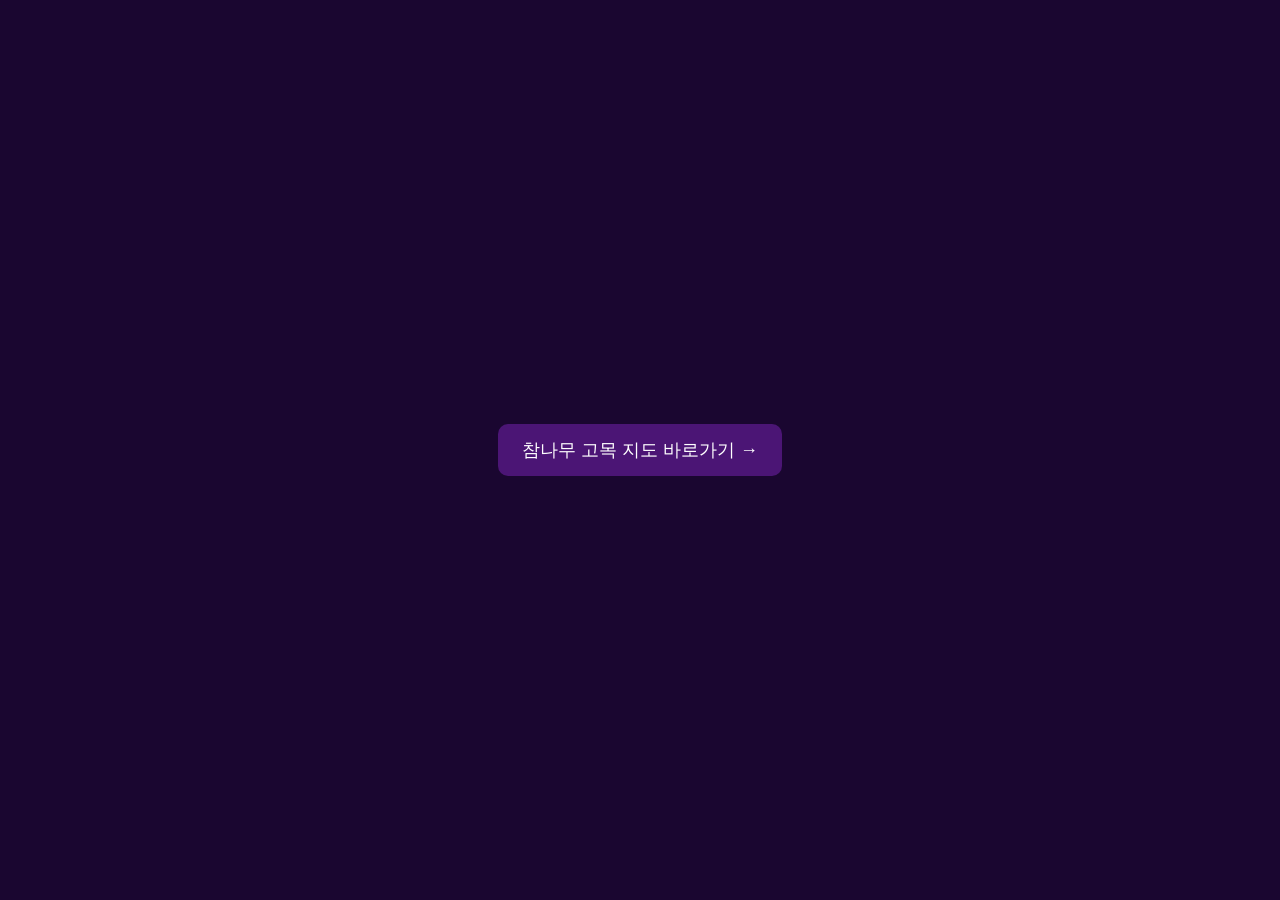
==== index.html @ c444227f "Create index.html" ====
<!DOCTYPE html>
<html lang="ko">
<head>
<meta charset="utf-8">
<meta name="viewport" content="width=device-width, initial-scale=1">
<title>참나무 고목 지도</title>
<script async src="https://pagead2.googlesyndication.com/pagead/js/adsbygoogle.js?client=ca-pub-2778145837074898"
     crossorigin="anonymous"></script>
<style>
  body {
    margin:0; height:100vh; display:flex; align-items:center; justify-content:center;
    background:#1a0630; font-family:'Malgun Gothic', sans-serif; color:#fff; text-align:center;
  }
  a {
    color:#fff; background:#4b1575; padding:14px 24px; border-radius:10px;
    text-decoration:none; font-size:18px; display:inline-block;
  }
</style>
</head>
<body>
  <a href="https://assister15.github.io/chamnamu-gomok/">참나무 고목 지도 바로가기 →</a>
</body>
</html>
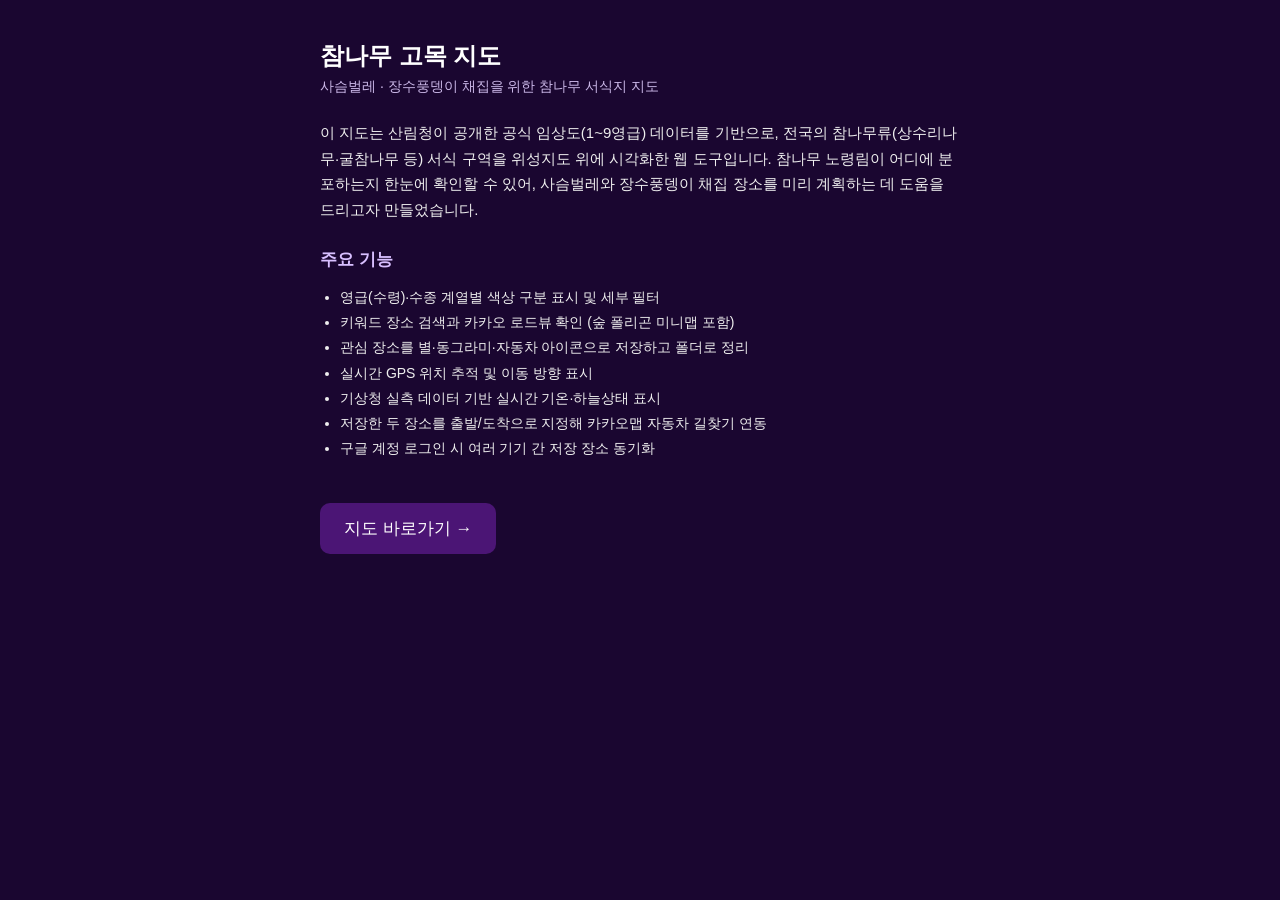
==== commit 3576e14f: "Update index.html" ====
--- a/index.html
+++ b/index.html
@@ -3,21 +3,53 @@
 <head>
 <meta charset="utf-8">
 <meta name="viewport" content="width=device-width, initial-scale=1">
-<title>참나무 고목 지도</title>
+<title>참나무 고목 지도 — 사슴벌레·장수풍뎅이 채집 지도</title>
+<meta name="description" content="산림청 공식 임상도(1~9영급) 데이터를 기반으로 전국의 참나무류 서식 구역을 시각화한, 사슴벌레·장수풍뎅이 채집을 위한 무료 웹 지도입니다.">
 <script async src="https://pagead2.googlesyndication.com/pagead/js/adsbygoogle.js?client=ca-pub-2778145837074898"
      crossorigin="anonymous"></script>
 <style>
   body {
-    margin:0; height:100vh; display:flex; align-items:center; justify-content:center;
-    background:#1a0630; font-family:'Malgun Gothic', sans-serif; color:#fff; text-align:center;
+    margin:0; padding:24px; min-height:100vh; box-sizing:border-box;
+    background:#1a0630; font-family:'Malgun Gothic', sans-serif; color:#eee;
+    display:flex; flex-direction:column; align-items:center;
   }
-  a {
-    color:#fff; background:#4b1575; padding:14px 24px; border-radius:10px;
-    text-decoration:none; font-size:18px; display:inline-block;
+  .wrap { max-width:640px; width:100%; }
+  h1 { color:#fff; font-size:24px; margin-bottom:6px; }
+  .sub { color:#cbb8e8; font-size:14px; margin-bottom:24px; }
+  p { line-height:1.7; font-size:15px; }
+  h2 { color:#d8bfff; font-size:17px; margin:26px 0 10px; }
+  ul { padding-left:20px; line-height:1.8; font-size:14px; }
+  a.cta {
+    display:inline-block; margin-top:28px; color:#fff; background:#4b1575;
+    padding:14px 24px; border-radius:10px; text-decoration:none; font-size:17px;
   }
 </style>
 </head>
 <body>
-  <a href="https://assister15.github.io/chamnamu-gomok/">참나무 고목 지도 바로가기 →</a>
+  <div class="wrap">
+    <h1>참나무 고목 지도</h1>
+    <div class="sub">사슴벌레 · 장수풍뎅이 채집을 위한 참나무 서식지 지도</div>
+
+    <p>
+      이 지도는 산림청이 공개한 공식 임상도(1~9영급) 데이터를 기반으로,
+      전국의 참나무류(상수리나무·굴참나무 등) 서식 구역을 위성지도 위에
+      시각화한 웹 도구입니다. 참나무 노령림이 어디에 분포하는지 한눈에
+      확인할 수 있어, 사슴벌레와 장수풍뎅이 채집 장소를 미리 계획하는 데
+      도움을 드리고자 만들었습니다.
+    </p>
+
+    <h2>주요 기능</h2>
+    <ul>
+      <li>영급(수령)·수종 계열별 색상 구분 표시 및 세부 필터</li>
+      <li>키워드 장소 검색과 카카오 로드뷰 확인 (숲 폴리곤 미니맵 포함)</li>
+      <li>관심 장소를 별·동그라미·자동차 아이콘으로 저장하고 폴더로 정리</li>
+      <li>실시간 GPS 위치 추적 및 이동 방향 표시</li>
+      <li>기상청 실측 데이터 기반 실시간 기온·하늘상태 표시</li>
+      <li>저장한 두 장소를 출발/도착으로 지정해 카카오맵 자동차 길찾기 연동</li>
+      <li>구글 계정 로그인 시 여러 기기 간 저장 장소 동기화</li>
+    </ul>
+
+    <a class="cta" href="https://assister15.github.io/chamnamu-gomok/">지도 바로가기 →</a>
+  </div>
 </body>
 </html>
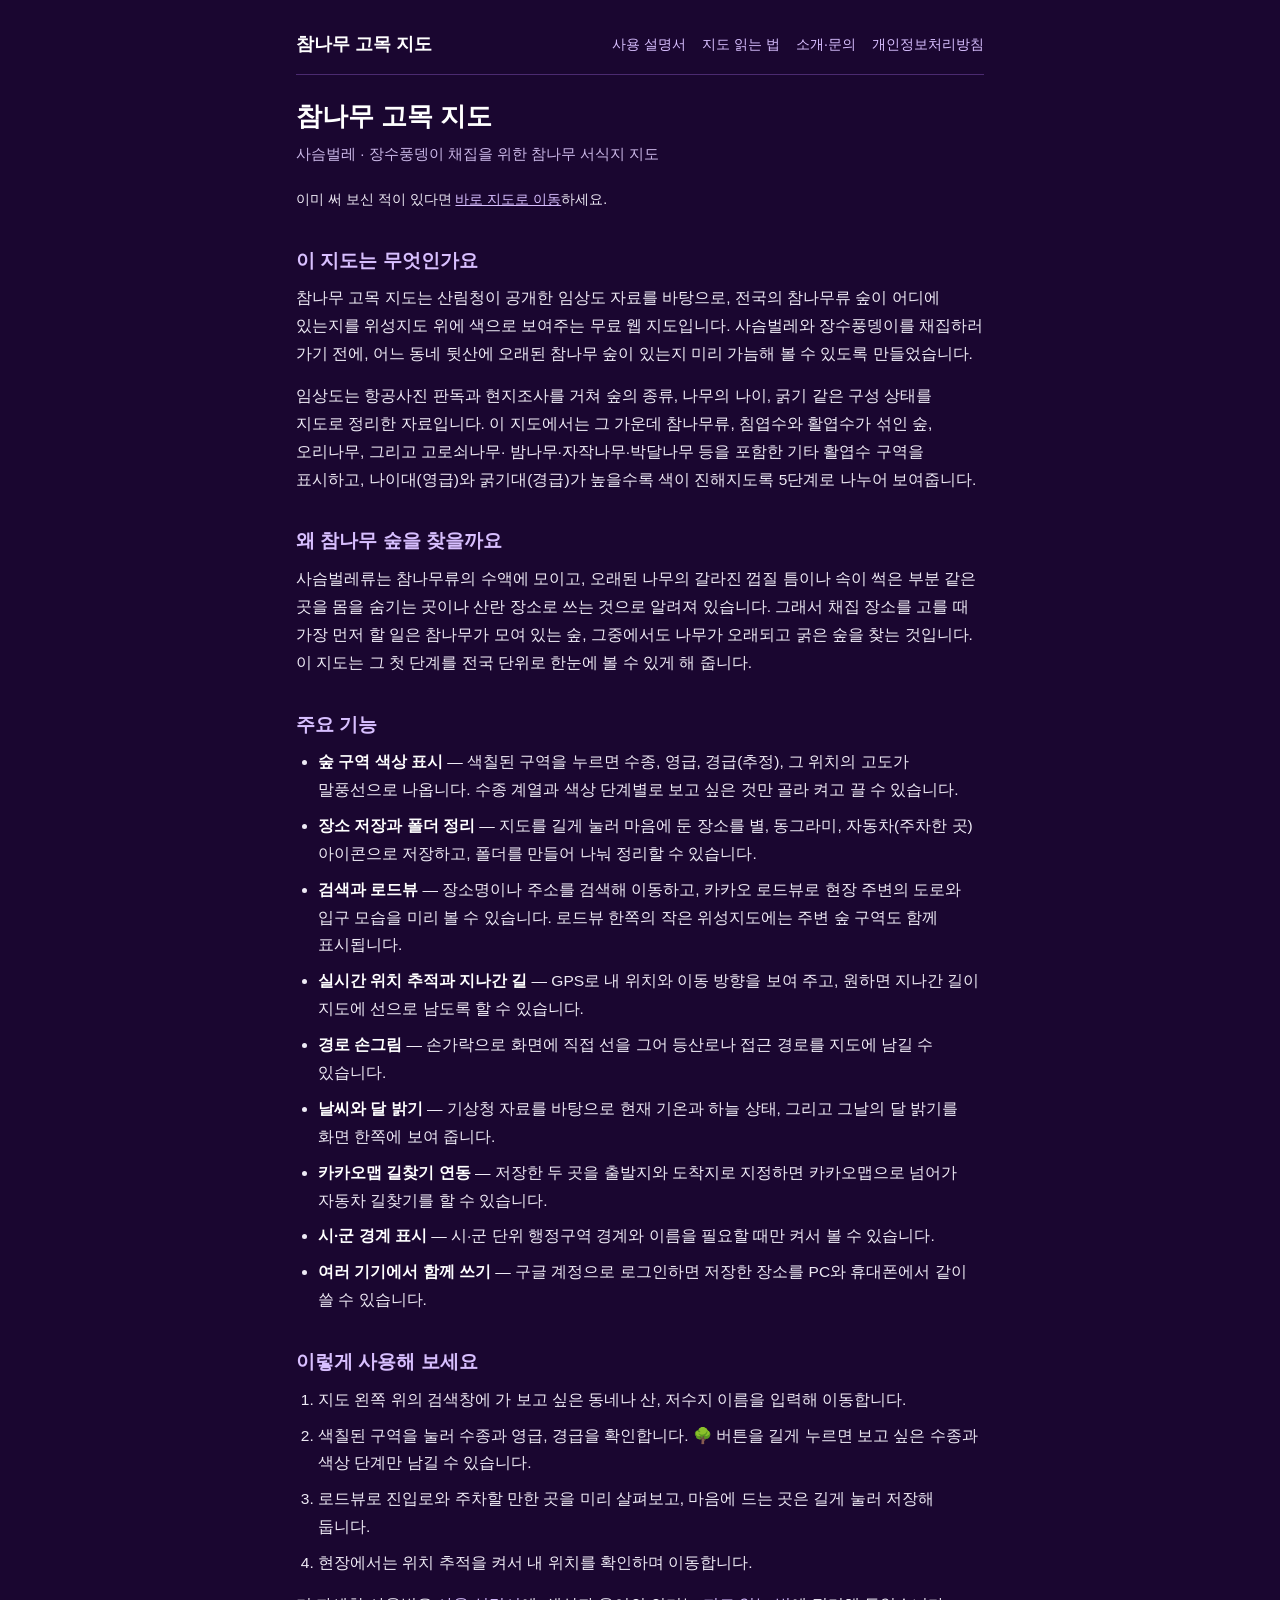
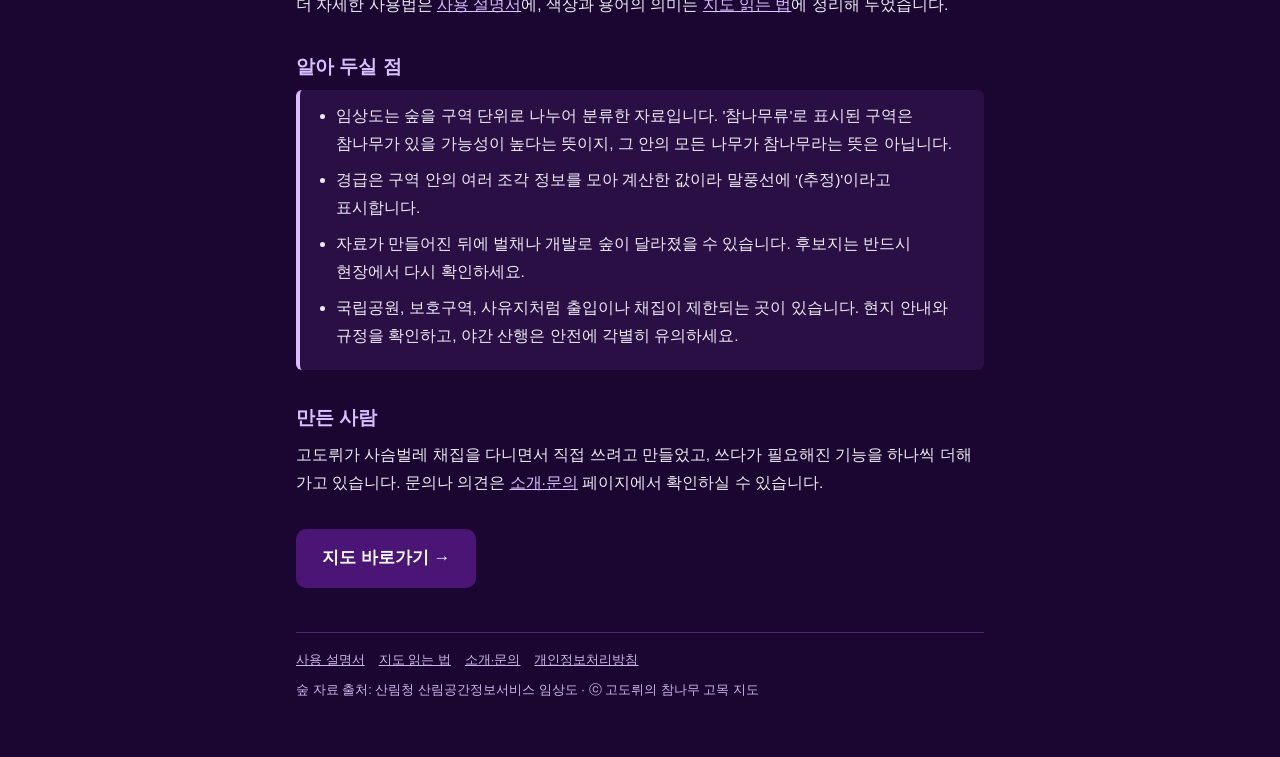
==== commit 844543e7: "메인 페이지 보강 및 설명서·개인정보처리방침 추가" ====
--- a/index.html
+++ b/index.html
@@ -4,52 +4,99 @@
 <meta charset="utf-8">
 <meta name="viewport" content="width=device-width, initial-scale=1">
 <title>참나무 고목 지도 — 사슴벌레·장수풍뎅이 채집 지도</title>
-<meta name="description" content="산림청 공식 임상도(1~9영급) 데이터를 기반으로 전국의 참나무류 서식 구역을 시각화한, 사슴벌레·장수풍뎅이 채집을 위한 무료 웹 지도입니다.">
+<meta name="description" content="산림청 임상도 자료를 바탕으로 전국의 참나무류 숲을 나이대와 굵기대별 색으로 보여주는, 사슴벌레·장수풍뎅이 채집 계획용 무료 웹 지도입니다.">
+<link rel="stylesheet" href="style.css">
 <script async src="https://pagead2.googlesyndication.com/pagead/js/adsbygoogle.js?client=ca-pub-2778145837074898"
      crossorigin="anonymous"></script>
-<style>
-  body {
-    margin:0; padding:24px; min-height:100vh; box-sizing:border-box;
-    background:#1a0630; font-family:'Malgun Gothic', sans-serif; color:#eee;
-    display:flex; flex-direction:column; align-items:center;
-  }
-  .wrap { max-width:640px; width:100%; }
-  h1 { color:#fff; font-size:24px; margin-bottom:6px; }
-  .sub { color:#cbb8e8; font-size:14px; margin-bottom:24px; }
-  p { line-height:1.7; font-size:15px; }
-  h2 { color:#d8bfff; font-size:17px; margin:26px 0 10px; }
-  ul { padding-left:20px; line-height:1.8; font-size:14px; }
-  a.cta {
-    display:inline-block; margin-top:28px; color:#fff; background:#4b1575;
-    padding:14px 24px; border-radius:10px; text-decoration:none; font-size:17px;
-  }
-</style>
 </head>
 <body>
-  <div class="wrap">
-    <h1>참나무 고목 지도</h1>
-    <div class="sub">사슴벌레 · 장수풍뎅이 채집을 위한 참나무 서식지 지도</div>
+<div class="wrap">
 
-    <p>
-      이 지도는 산림청이 공개한 공식 임상도(1~9영급) 데이터를 기반으로,
-      전국의 참나무류(상수리나무·굴참나무 등) 서식 구역을 위성지도 위에
-      시각화한 웹 도구입니다. 참나무 노령림이 어디에 분포하는지 한눈에
-      확인할 수 있어, 사슴벌레와 장수풍뎅이 채집 장소를 미리 계획하는 데
-      도움을 드리고자 만들었습니다.
-    </p>
+  <header class="site">
+    <a class="brand" href="./">참나무 고목 지도</a>
+    <nav>
+      <a href="manual.html">사용 설명서</a>
+      <a href="guide.html">지도 읽는 법</a>
+      <a href="about.html">소개·문의</a>
+      <a href="privacy.html">개인정보처리방침</a>
+    </nav>
+  </header>
 
-    <h2>주요 기능</h2>
+  <h1>참나무 고목 지도</h1>
+  <div class="sub">사슴벌레 · 장수풍뎅이 채집을 위한 참나무 서식지 지도</div>
+  <p class="quick">이미 써 보신 적이 있다면 <a href="https://assister15.github.io/chamnamu-gomok/">바로 지도로 이동</a>하세요.</p>
+
+  <h2>이 지도는 무엇인가요</h2>
+  <p>
+    참나무 고목 지도는 산림청이 공개한 임상도 자료를 바탕으로, 전국의 참나무류 숲이 어디에 있는지를
+    위성지도 위에 색으로 보여주는 무료 웹 지도입니다. 사슴벌레와 장수풍뎅이를 채집하러 가기 전에,
+    어느 동네 뒷산에 오래된 참나무 숲이 있는지 미리 가늠해 볼 수 있도록 만들었습니다.
+  </p>
+  <p>
+    임상도는 항공사진 판독과 현지조사를 거쳐 숲의 종류, 나무의 나이, 굵기 같은 구성 상태를 지도로 정리한
+    자료입니다. 이 지도에서는 그 가운데 참나무류, 침엽수와 활엽수가 섞인 숲, 오리나무, 그리고 고로쇠나무·
+    밤나무·자작나무·박달나무 등을 포함한 기타 활엽수 구역을 표시하고, 나이대(영급)와 굵기대(경급)가 높을수록
+    색이 진해지도록 5단계로 나누어 보여줍니다.
+  </p>
+
+  <h2>왜 참나무 숲을 찾을까요</h2>
+  <p>
+    사슴벌레류는 참나무류의 수액에 모이고, 오래된 나무의 갈라진 껍질 틈이나 속이 썩은 부분 같은 곳을 몸을
+    숨기는 곳이나 산란 장소로 쓰는 것으로 알려져 있습니다. 그래서 채집 장소를 고를 때 가장 먼저 할 일은
+    참나무가 모여 있는 숲, 그중에서도 나무가 오래되고 굵은 숲을 찾는 것입니다. 이 지도는 그 첫 단계를 전국
+    단위로 한눈에 볼 수 있게 해 줍니다.
+  </p>
+
+  <h2>주요 기능</h2>
+  <ul>
+    <li><b>숲 구역 색상 표시</b> — 색칠된 구역을 누르면 수종, 영급, 경급(추정), 그 위치의 고도가 말풍선으로 나옵니다. 수종 계열과 색상 단계별로 보고 싶은 것만 골라 켜고 끌 수 있습니다.</li>
+    <li><b>장소 저장과 폴더 정리</b> — 지도를 길게 눌러 마음에 둔 장소를 별, 동그라미, 자동차(주차한 곳) 아이콘으로 저장하고, 폴더를 만들어 나눠 정리할 수 있습니다.</li>
+    <li><b>검색과 로드뷰</b> — 장소명이나 주소를 검색해 이동하고, 카카오 로드뷰로 현장 주변의 도로와 입구 모습을 미리 볼 수 있습니다. 로드뷰 한쪽의 작은 위성지도에는 주변 숲 구역도 함께 표시됩니다.</li>
+    <li><b>실시간 위치 추적과 지나간 길</b> — GPS로 내 위치와 이동 방향을 보여 주고, 원하면 지나간 길이 지도에 선으로 남도록 할 수 있습니다.</li>
+    <li><b>경로 손그림</b> — 손가락으로 화면에 직접 선을 그어 등산로나 접근 경로를 지도에 남길 수 있습니다.</li>
+    <li><b>날씨와 달 밝기</b> — 기상청 자료를 바탕으로 현재 기온과 하늘 상태, 그리고 그날의 달 밝기를 화면 한쪽에 보여 줍니다.</li>
+    <li><b>카카오맵 길찾기 연동</b> — 저장한 두 곳을 출발지와 도착지로 지정하면 카카오맵으로 넘어가 자동차 길찾기를 할 수 있습니다.</li>
+    <li><b>시·군 경계 표시</b> — 시·군 단위 행정구역 경계와 이름을 필요할 때만 켜서 볼 수 있습니다.</li>
+    <li><b>여러 기기에서 함께 쓰기</b> — 구글 계정으로 로그인하면 저장한 장소를 PC와 휴대폰에서 같이 쓸 수 있습니다.</li>
+  </ul>
+
+  <h2>이렇게 사용해 보세요</h2>
+  <ol>
+    <li>지도 왼쪽 위의 검색창에 가 보고 싶은 동네나 산, 저수지 이름을 입력해 이동합니다.</li>
+    <li>색칠된 구역을 눌러 수종과 영급, 경급을 확인합니다. 🌳 버튼을 길게 누르면 보고 싶은 수종과 색상 단계만 남길 수 있습니다.</li>
+    <li>로드뷰로 진입로와 주차할 만한 곳을 미리 살펴보고, 마음에 드는 곳은 길게 눌러 저장해 둡니다.</li>
+    <li>현장에서는 위치 추적을 켜서 내 위치를 확인하며 이동합니다.</li>
+  </ol>
+  <p>더 자세한 사용법은 <a href="manual.html">사용 설명서</a>에, 색상과 용어의 의미는 <a href="guide.html">지도 읽는 법</a>에 정리해 두었습니다.</p>
+
+  <h2>알아 두실 점</h2>
+  <div class="note">
     <ul>
-      <li>영급(수령)·수종 계열별 색상 구분 표시 및 세부 필터</li>
-      <li>키워드 장소 검색과 카카오 로드뷰 확인 (숲 폴리곤 미니맵 포함)</li>
-      <li>관심 장소를 별·동그라미·자동차 아이콘으로 저장하고 폴더로 정리</li>
-      <li>실시간 GPS 위치 추적 및 이동 방향 표시</li>
-      <li>기상청 실측 데이터 기반 실시간 기온·하늘상태 표시</li>
-      <li>저장한 두 장소를 출발/도착으로 지정해 카카오맵 자동차 길찾기 연동</li>
-      <li>구글 계정 로그인 시 여러 기기 간 저장 장소 동기화</li>
+      <li>임상도는 숲을 구역 단위로 나누어 분류한 자료입니다. '참나무류'로 표시된 구역은 참나무가 있을 가능성이 높다는 뜻이지, 그 안의 모든 나무가 참나무라는 뜻은 아닙니다.</li>
+      <li>경급은 구역 안의 여러 조각 정보를 모아 계산한 값이라 말풍선에 '(추정)'이라고 표시합니다.</li>
+      <li>자료가 만들어진 뒤에 벌채나 개발로 숲이 달라졌을 수 있습니다. 후보지는 반드시 현장에서 다시 확인하세요.</li>
+      <li>국립공원, 보호구역, 사유지처럼 출입이나 채집이 제한되는 곳이 있습니다. 현지 안내와 규정을 확인하고, 야간 산행은 안전에 각별히 유의하세요.</li>
     </ul>
+  </div>
 
-    <a class="cta" href="https://assister15.github.io/chamnamu-gomok/">지도 바로가기 →</a>
-  </div>
+  <h2>만든 사람</h2>
+  <p>
+    고도뤼가 사슴벌레 채집을 다니면서 직접 쓰려고 만들었고, 쓰다가 필요해진 기능을 하나씩 더해 가고 있습니다.
+    문의나 의견은 <a href="about.html">소개·문의</a> 페이지에서 확인하실 수 있습니다.
+  </p>
+
+  <p><a class="cta" href="https://assister15.github.io/chamnamu-gomok/">지도 바로가기 →</a></p>
+
+  <footer class="site">
+    <div class="links">
+      <a href="manual.html">사용 설명서</a>
+      <a href="guide.html">지도 읽는 법</a>
+      <a href="about.html">소개·문의</a>
+      <a href="privacy.html">개인정보처리방침</a>
+    </div>
+    <div>숲 자료 출처: 산림청 산림공간정보서비스 임상도 · ⓒ 고도뤼의 참나무 고목 지도</div>
+  </footer>
+
+</div>
 </body>
 </html>
--- a/style.css
+++ b/style.css
@@ -0,0 +1,68 @@
+:root {
+  --bg: #1a0630;
+  --panel: #2a0f45;
+  --text: #eeeaf5;
+  --muted: #cbb8e8;
+  --accent: #d8bfff;
+  --btn: #4b1575;
+  --line: #4b2a70;
+}
+* { box-sizing: border-box; }
+html { -webkit-text-size-adjust: 100%; }
+body {
+  margin: 0;
+  background: var(--bg);
+  color: var(--text);
+  font-family: 'Malgun Gothic', 'Apple SD Gothic Neo', 'Noto Sans KR', sans-serif;
+  font-size: 16px;
+  line-height: 1.8;
+  word-break: keep-all;
+  overflow-wrap: break-word;
+}
+.wrap { max-width: 720px; margin: 0 auto; padding: 16px 16px 56px; }
+
+header.site {
+  display: flex; flex-wrap: wrap; align-items: center; justify-content: space-between;
+  gap: 6px 18px; padding: 12px 0 14px; margin-bottom: 24px;
+  border-bottom: 1px solid var(--line);
+}
+header.site .brand { color: #fff; font-weight: bold; font-size: 18px; text-decoration: none; }
+header.site nav { display: flex; flex-wrap: wrap; gap: 4px 16px; }
+header.site nav a { color: var(--accent); text-decoration: none; font-size: 14px; white-space: nowrap; }
+header.site nav a:hover { text-decoration: underline; }
+
+h1 { color: #fff; font-size: 26px; line-height: 1.35; margin: 0 0 6px; }
+.sub { color: var(--muted); font-size: 15px; margin-bottom: 20px; }
+h2 { color: var(--accent); font-size: 19px; line-height: 1.45; margin: 34px 0 10px; }
+h3 { color: #fff; font-size: 16px; margin: 20px 0 4px; }
+p { margin: 0 0 14px; font-size: 15.5px; }
+ul, ol { margin: 0 0 14px; padding-left: 22px; font-size: 15.5px; }
+li { margin-bottom: 8px; }
+a { color: var(--accent); }
+b, strong { color: #fff; }
+
+.quick { font-size: 14px; margin: 0 0 22px; }
+.note {
+  background: var(--panel); border-left: 4px solid var(--accent);
+  padding: 12px 14px; border-radius: 6px; margin: 0 0 16px; font-size: 15px;
+}
+.note p:last-child, .note ul:last-child { margin-bottom: 0; }
+
+table { border-collapse: collapse; width: 100%; margin: 0 0 16px; font-size: 14.5px; }
+th, td { border: 1px solid var(--line); padding: 8px 10px; text-align: left; vertical-align: top; }
+th { background: var(--panel); color: var(--accent); }
+
+.swatch { display: inline-block; width: 14px; height: 14px; border-radius: 3px; vertical-align: -2px; margin-right: 6px; border: 1px solid rgba(255,255,255,0.35); }
+
+a.cta {
+  display: inline-block; margin-top: 18px; padding: 14px 26px; border-radius: 10px;
+  background: var(--btn); color: #fff; text-decoration: none; font-size: 17px; font-weight: bold;
+}
+a.cta:hover { background: #5e1b8f; }
+
+footer.site {
+  margin-top: 44px; padding-top: 16px; border-top: 1px solid var(--line);
+  color: var(--muted); font-size: 13px; line-height: 1.7;
+}
+footer.site a { color: var(--muted); }
+footer.site .links { display: flex; flex-wrap: wrap; gap: 4px 14px; margin-bottom: 8px; }
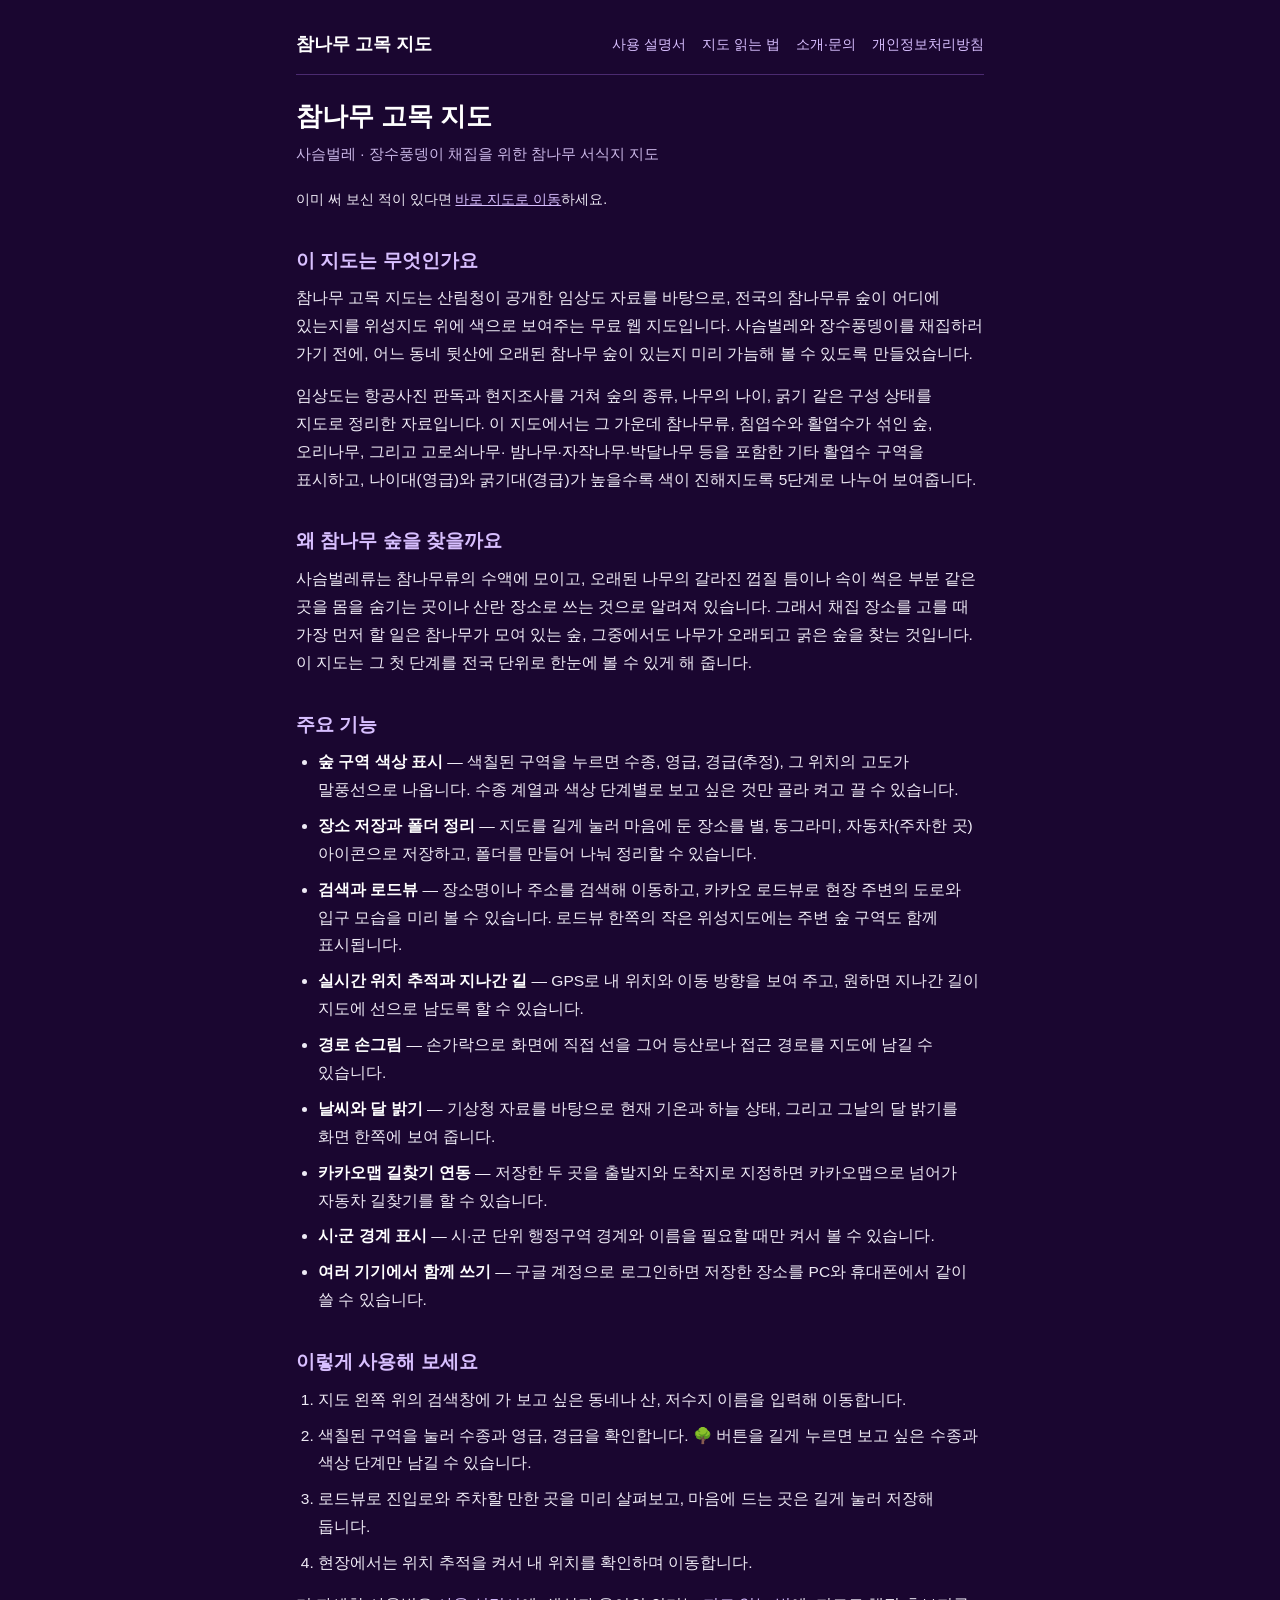
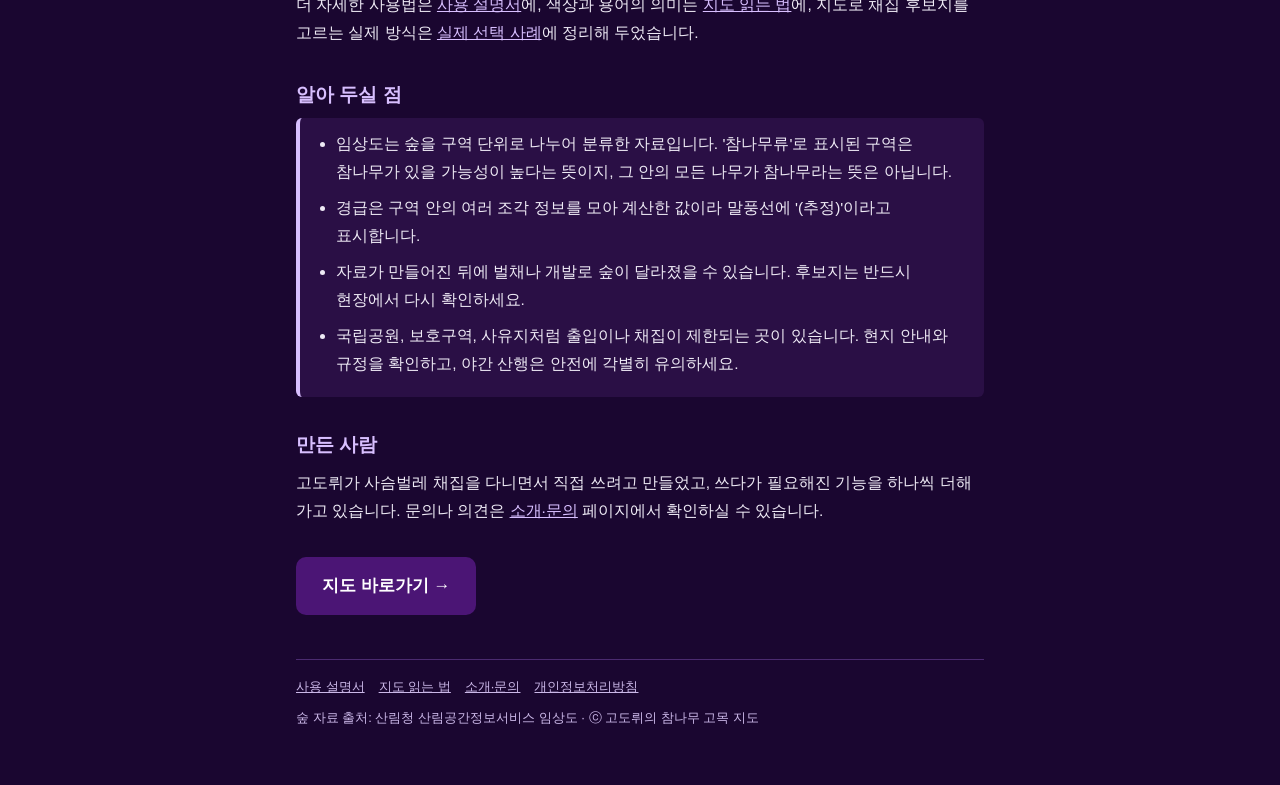
==== commit 19a96009: "d" ====
--- a/index.html
+++ b/index.html
@@ -67,7 +67,7 @@
     <li>로드뷰로 진입로와 주차할 만한 곳을 미리 살펴보고, 마음에 드는 곳은 길게 눌러 저장해 둡니다.</li>
     <li>현장에서는 위치 추적을 켜서 내 위치를 확인하며 이동합니다.</li>
   </ol>
-  <p>더 자세한 사용법은 <a href="manual.html">사용 설명서</a>에, 색상과 용어의 의미는 <a href="guide.html">지도 읽는 법</a>에 정리해 두었습니다.</p>
+  <p>더 자세한 사용법은 <a href="manual.html">사용 설명서</a>에, 색상과 용어의 의미는 <a href="guide.html">지도 읽는 법</a>에, 지도로 채집 후보지를 고르는 실제 방식은 <a href="field-case.html">실제 선택 사례</a>에 정리해 두었습니다.</p>
 
   <h2>알아 두실 점</h2>
   <div class="note">
